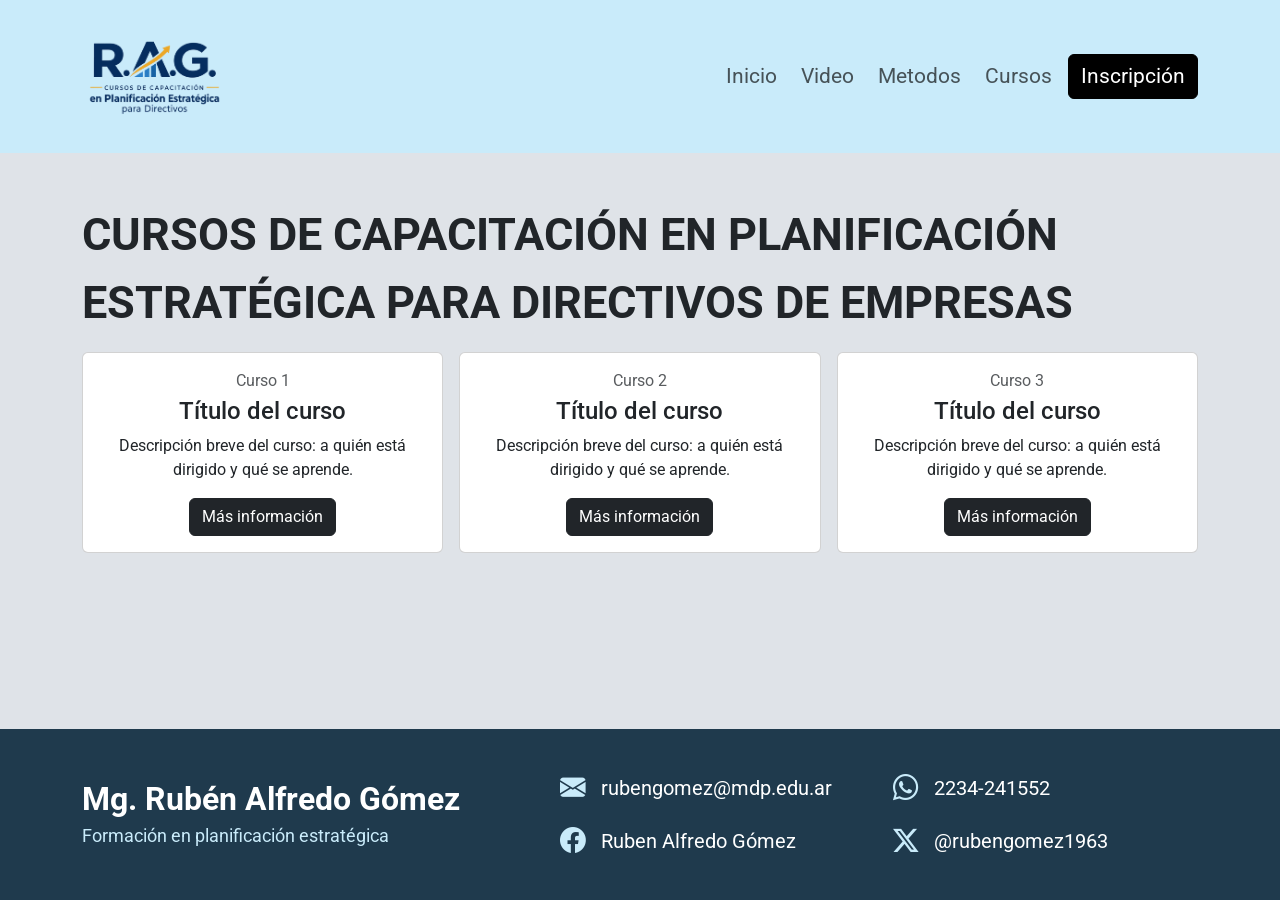
==== pages/cursos.html @ 84784c4e "Este index es de fecha 05/10/2026" ====
<!DOCTYPE html>
<html lang="es">
<head>
    <meta charset="UTF-8">
    <meta name="viewport" content="width=device-width, initial-scale=1.0">
    <title>Cursos</title>
    <link href="https://cdn.jsdelivr.net/npm/bootstrap@5.3.3/dist/css/bootstrap.min.css" rel="stylesheet">
    <link rel="stylesheet" href="/css/styles.css">
    <link href="https://cdn.jsdelivr.net/npm/bootstrap-icons@1.11.3/font/bootstrap-icons.min.css" rel="stylesheet">
    <style>
        /* Fondo gris claro en toda la página */
        body {
            background-color: #dfe3e8;
        }

        /* Las dos cards quedan separadas por 2px (horizontal y vertical) */
        .cards-2px {
            --bs-gutter-x: 2px;
            --bs-gutter-y: 2px;
        }
    </style>
    <link rel="preconnect" href="https://fonts.googleapis.com">
    <link rel="preconnect" href="https://fonts.gstatic.com" crossorigin>
    <link href="https://fonts.googleapis.com/css2?family=Roboto:wght@400;500;700&display=swap" rel="stylesheet">
</head>
<body>

  <header class="navbar navbar-expand-lg" style="background:#c9ebfa;">
   <div class="container">
    
    <a href="/" class="navbar-brand">
      <img src="/assets/img/RAG2.png" alt="Nombre de la empresa">
    </a>

    <button class="navbar-toggler" type="button" data-bs-toggle="collapse" data-bs-target="#menuPrincipal">
      <span class="navbar-toggler-icon"></span>
    </button>

    <nav class="collapse navbar-collapse" id="menuPrincipal">
      <ul class="navbar-nav ms-auto align-items-lg-center gap-lg-2">
        <li class="nav-item"><a class="nav-link" href="/index.html">Inicio</a></li>
        <li class="nav-item"><a class="nav-link" href="/index.html#servicios">Video</a></li>
        <li class="nav-item"><a class="nav-link" href="/pages/metodos.html">Metodos</a></li>
        <li class="nav-item"><a class="nav-link" href="/pages/cursos.html">Cursos</a></li>
        <li class="nav-item">
          <a href="/#inscripcion.html" class="btn boton-reserva">Inscripción</a>
        </li>
      </ul>
    </nav>
  </div>
 
</header>

  
  <!-- CARDS: 3 en escritorio, 2 en tablet, 1 en celular; siempre centradas -->
  <div class="container py-5">
    <p class="grid600-titulo">CURSOS DE CAPACITACIÓN EN PLANIFICACIÓN ESTRATÉGICA PARA DIRECTIVOS DE EMPRESAS</p>

    <div class="row g-3 justify-content-center">

      <div class="col-12 col-md-6 col-lg-4">
        <div class="card h-100 text-center">
          <div class="card-body d-flex flex-column">
            <p class="text-muted mb-1">Curso 1</p>
            <h3 class="card-title h4">Título del curso</h3>
            <p class="card-text">Descripción breve del curso: a quién está dirigido y qué se aprende.</p>
            <a href="#" class="btn btn-dark mt-auto align-self-center">Más información</a>
          </div>
        </div>
      </div>

      <div class="col-12 col-md-6 col-lg-4">
        <div class="card h-100 text-center">
          <div class="card-body d-flex flex-column">
            <p class="text-muted mb-1">Curso 2</p>
            <h3 class="card-title h4">Título del curso</h3>
            <p class="card-text">Descripción breve del curso: a quién está dirigido y qué se aprende.</p>
            <a href="#" class="btn btn-dark mt-auto align-self-center">Más información</a>
          </div>
        </div>
      </div>

      <div class="col-12 col-md-6 col-lg-4">
        <div class="card h-100 text-center">
          <div class="card-body d-flex flex-column">
            <p class="text-muted mb-1">Curso 3</p>
            <h3 class="card-title h4">Título del curso</h3>
            <p class="card-text">Descripción breve del curso: a quién está dirigido y qué se aprende.</p>
            <a href="#" class="btn btn-dark mt-auto align-self-center">Más información</a>
          </div>
        </div>
      </div>

    </div>
  </div>

  <!-- FOOTER -->
  <footer class="footer">
    <div class="container">
      <div class="row footer-fila">
        <div class="col-12 col-md-5 footer-identidad">
          <h3 class="footer-nombre">Mg. Rubén Alfredo Gómez</h3>
          <p class="footer-detalle">Formación en planificación estratégica</p>
        </div>
        <div class="col-12 col-md-7">
          <ul class="footer-contactos">
            <li><a href="mailto:rubengomez@mdp.edu.ar"><i class="bi bi-envelope-fill"></i><span>rubengomez@mdp.edu.ar</span></a></li>
            <li><a href="https://wa.me/5492234241552" target="_blank" rel="noopener"><i class="bi bi-whatsapp"></i><span>2234-241552</span></a></li>
            <li><a href="https://www.facebook.com/search/top?q=Ruben%20Alfredo%20G%C3%B3mez" target="_blank" rel="noopener"><i class="bi bi-facebook"></i><span>Ruben Alfredo Gómez</span></a></li>
            <li><a href="https://x.com/rubengomez1963" target="_blank" rel="noopener"><i class="bi bi-twitter-x"></i><span>@rubengomez1963</span></a></li>
          </ul>
        </div>
      </div>
    </div>
  </footer>
    <script src="https://cdn.jsdelivr.net/npm/bootstrap@5.3.3/dist/js/bootstrap.bundle.min.js"></script>
</body>
</html>
---- css/styles.css ----
/* Tipografía global: Roboto (html body gana a Bootstrap sin importar el orden de carga) */
:root {
  --bs-body-font-family: "Roboto", sans-serif;
}

html body {
  font-family: "Roboto", sans-serif;
}

/* Footer siempre al final de la página, aunque haya poco contenido */
body {
  min-height: 100vh;
  display: flex;
  flex-direction: column;
}

/* Barra celeste del menú: se achica para ocupar solo la altura del logo */
header.navbar {
  padding-top: 0;
  padding-bottom: 0;
  min-height: 0;
}

header.navbar .navbar-brand {
  margin: 0;
  padding: 0.25rem 0; /* pequeño aire arriba/abajo, ajustable */
  display: flex;
  align-items: center;
}

header.navbar .navbar-brand img {
  display: block;
  height: 145.4px;   /* alto real del logo dentro de la barra: cambiá este valor a gusto */
  width: auto;    /* mantiene la proporción, ignora el width="180" del HTML */
}

/* Efecto hover en las primeras 5 opciones del menú (de izquierda a derecha),
   sin afectar el botón "Reservar cupo" */
header.navbar .navbar-nav .nav-link {
  font-size: 1.3rem; /* 30% más grande que el 1rem por defecto de Bootstrap */
}

/* Efecto hover en las primeras 5 opciones del menú (de izquierda a derecha),
   sin afectar el botón "Reservar cupo" */
header.navbar .navbar-nav .nav-item:nth-child(-n+5) .nav-link {
  transition: color 0.4s ease;
}

header.navbar .navbar-nav .nav-item:nth-child(-n+5) .nav-link:hover {
  color: #1f7a99; /* cambiá este color a gusto */
}

header.navbar .boton-reserva {
  font-size: 1.3rem; /* mismo +30% que el resto del menú */
}

header.navbar .boton-reserva {
  font-size: 1.3rem; /* mismo +30% que el resto del menú */
  background-color: #000000;
  color: #ffffff;
  border-color: #000000;
}
 
header.navbar .boton-reserva:hover {
  background-color: #1f7a99;
  color: #ffffff;
  border-color: #1f7a99;
}

/* Fondo gris claro que encierra la grid 1 y la grid 2 */
.fondo-gris {
  background-color: #dfe3e8;
  padding-bottom: 0; /* el gris termina justo donde termina el texto de grid600-texto */
}

/* Grid de 1 fila x 2 columnas, separadas por 5px */
.grid-5px {
  --bs-gutter-x: 5px;
}

.col1-texto {
  font-family: "Roboto", sans-serif;
  font-size: 50px;
  font-weight: bold;
  text-align: left;
  display: flex;
  flex-direction: column;
  justify-content: center;
  min-height: 100%;
}

.col1-subtexto {
  font-family: "Roboto", sans-serif;
  font-size: 30px;
  font-weight: normal;
  text-align: left;
}

/* Espacio entre el menú y la imagen de la columna 2 */
.col2-imagen {
  margin-top: 4px;
}

/* Grid de 1 fila x 1 columna, alto según el contenido */
.grid-600 {
  height: auto;
  padding: 0; /* la imagen ocupa toda la grid */
  margin-top: 2rem;
  background-color: #f3f4f6; /* gris suave plano */
  border: 1px solid #e5e7eb;
  display: flex;
  flex-direction: column;
}

/* Imagen al máximo tamaño posible: todo el ancho de la grid */
.img-momentos {
  margin: 0;
  align-self: stretch;
  width: 100%;
  max-width: 100%;
  height: auto;
}

/* Título dentro de la grid de 600px */
.grid600-titulo {
  font-family: "Roboto", sans-serif;
  font-size: 45px;
  font-weight: bold;
  text-align: left;
}

/* Texto debajo del título de la grid de 600px */
.grid600-texto {
  font-family: "Roboto", sans-serif;
  font-size: 30px;
  font-weight: normal;
  margin-bottom: 0;
  text-align: left;
}

/* Grid anidada de 1 fila x 2 columnas: columnas blancas con el contenido centrado verticalmente */
.anidada-col {
  min-height: 200px;
  background-color: #ffffff;
  padding: 1.5rem;
  display: flex;
  flex-direction: column;
  justify-content: center; /* centrado vertical */
}

/* Texto de la primera columna (28px + 10%) */
.anidada-texto {
  font-family: "Roboto", sans-serif;
  font-size: 30.8px;
  font-weight: normal;
  text-align: left;
  margin-bottom: 0;
}

/* Encabezado y lista de la segunda columna (20px y 18px + 10%) */
.lista-encabezado {
  font-family: "Roboto", sans-serif;
  font-size: 30px;
  font-weight: bold;
  text-align: left;
}

.lista-operaciones {
  font-family: "Roboto", sans-serif;
  font-size: 26px;
  text-align: left;
  padding-left: 1.25rem;
  margin-bottom: 0;
}

.lista-operaciones li {
  margin-bottom: 0.6rem;
}

.lista-operaciones li:last-child {
  margin-bottom: 0;
}

/* FOOTER */
.footer {
  margin-top: auto; /* empuja el footer al borde inferior */
  padding: 2.5rem 0;
  background-color: #1f3a4d;
  color: #ffffff;
  font-family: "Roboto", sans-serif;
  text-align: left;
}

.footer-fila {
  align-items: center;
  row-gap: 1.5rem;
}

.footer-nombre {
  font-size: 32px;
  font-weight: bold;
  margin-bottom: 0.25rem;
}

.footer-detalle {
  font-size: 18px;
  margin-bottom: 0;
  color: #c9ebfa;
}

.footer-contactos {
  list-style: none;
  margin: 0;
  padding: 0;
  display: grid;
  grid-template-columns: repeat(auto-fit, minmax(240px, 1fr));
  gap: 0.9rem 1.5rem;
}

.footer-contactos a {
  display: flex;
  align-items: center;
  gap: 0.75rem;
  color: #ffffff;
  font-size: 20px;
  text-decoration: none;
  transition: color 0.3s ease;
}

.footer-contactos i {
  font-size: 1.6rem;
  width: 2rem;
  text-align: center;
  color: #c9ebfa;
  transition: color 0.3s ease;
}

.footer-contactos a:hover,
.footer-contactos a:hover i {
  color: #7fd0ee;
}

/* Fondo gris claro en toda la página */
body {
  background-color: #dfe3e8;
}

/* Las dos cards quedan separadas por 2px (horizontal y vertical) */
.cards-2px {
  --bs-gutter-x: 2px;
  --bs-gutter-y: 2px;
}

/* Botón de inscripción igual al del menú (aplica también fuera del header) */
.boton-reserva {
  font-size: 1.3rem;
  background-color: #000000;
  color: #ffffff;
  border: 1px solid #000000;
}

.boton-reserva:hover,
.boton-reserva:focus {
  background-color: #1f7a99;
  color: #ffffff;
  border-color: #1f7a99;
}
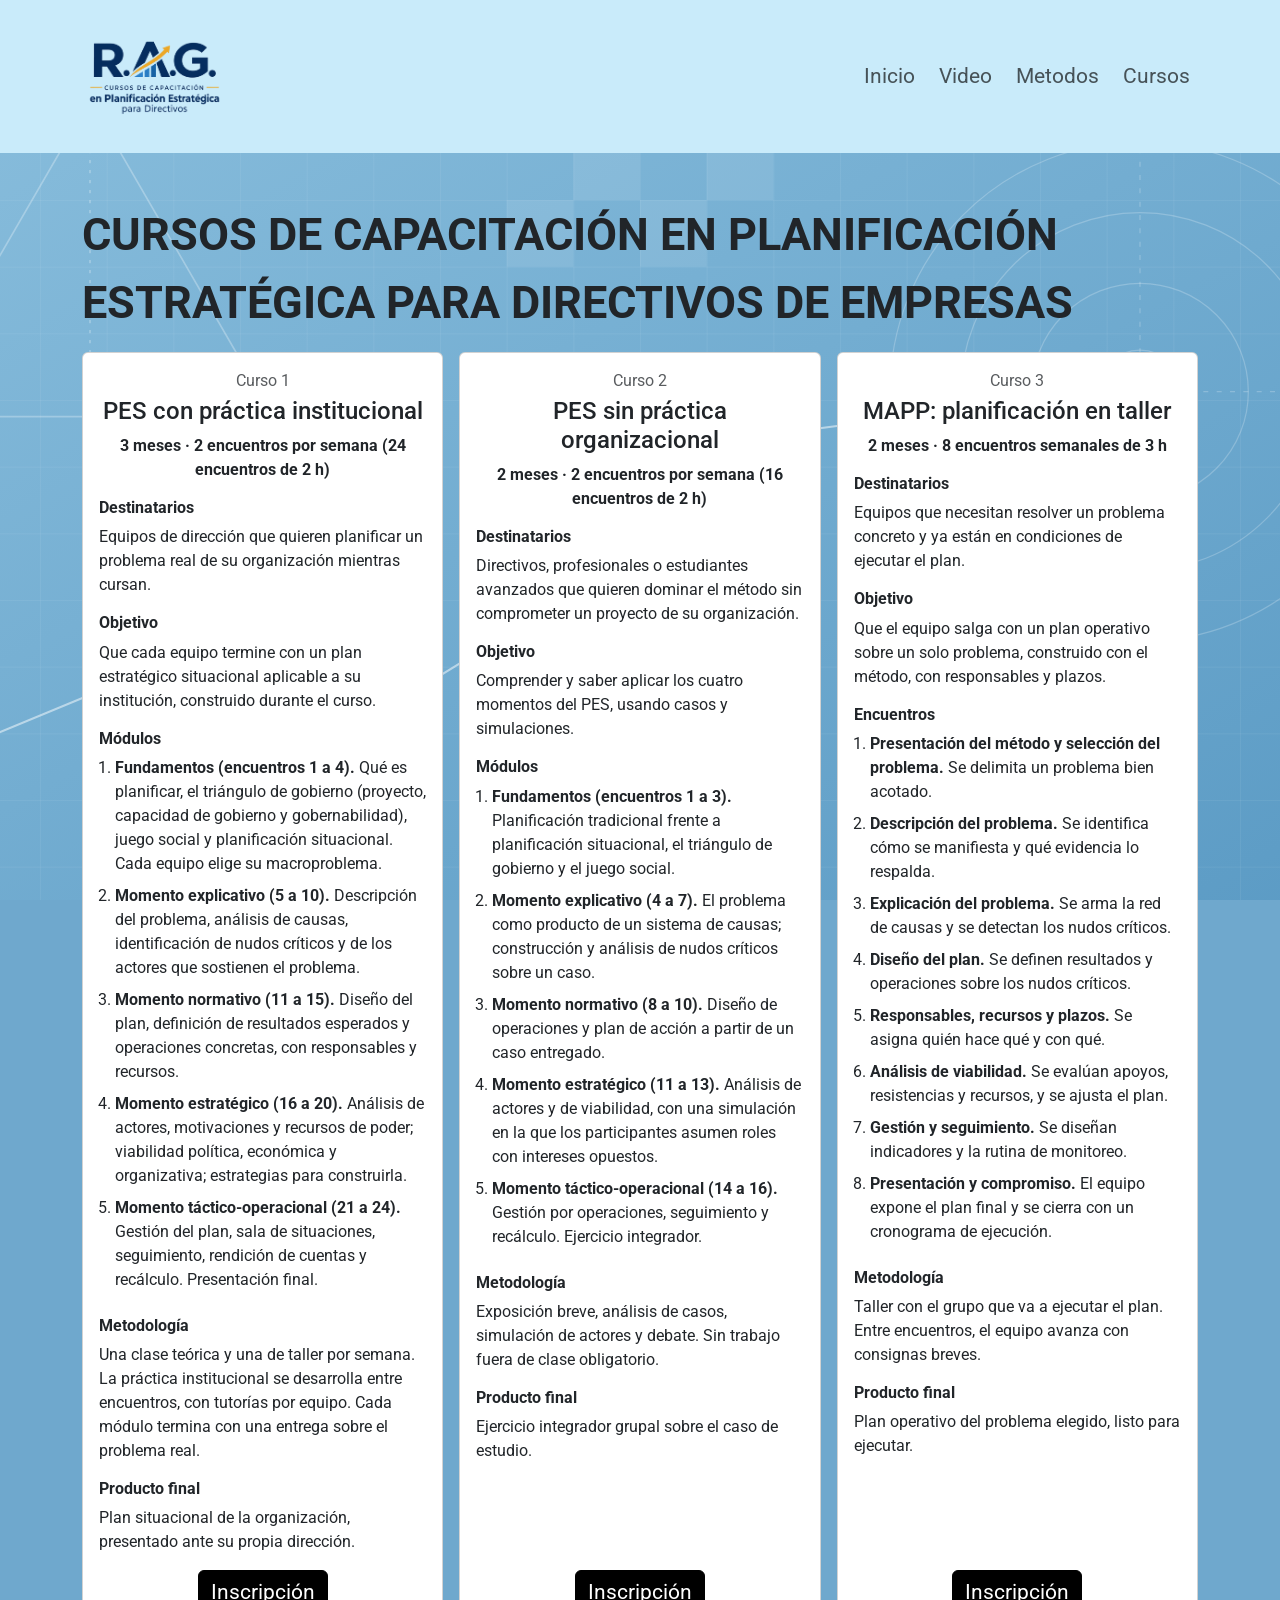
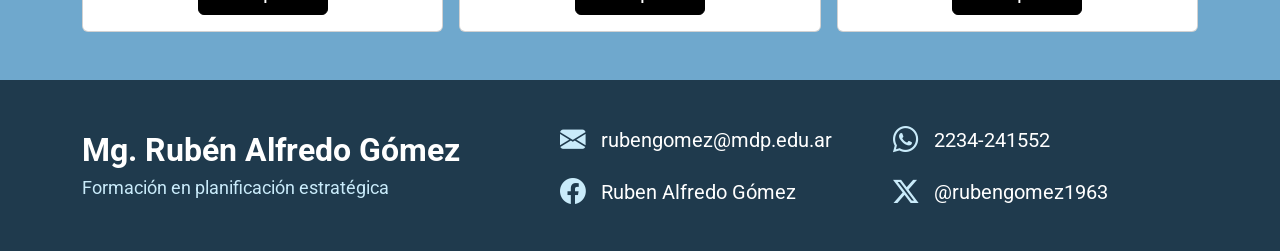
==== commit 4f5898e6: "Generar un solo boton inscripción con la selección al curso" ====
--- a/pages/cursos.html
+++ b/pages/cursos.html
@@ -8,11 +8,6 @@
     <link rel="stylesheet" href="/css/styles.css">
     <link href="https://cdn.jsdelivr.net/npm/bootstrap-icons@1.11.3/font/bootstrap-icons.min.css" rel="stylesheet">
     <style>
-        /* Fondo gris claro en toda la página */
-        body {
-            background-color: #dfe3e8;
-        }
-
         /* Las dos cards quedan separadas por 2px (horizontal y vertical) */
         .cards-2px {
             --bs-gutter-x: 2px;
@@ -42,9 +37,6 @@
         <li class="nav-item"><a class="nav-link" href="/index.html#servicios">Video</a></li>
         <li class="nav-item"><a class="nav-link" href="/pages/metodos.html">Metodos</a></li>
         <li class="nav-item"><a class="nav-link" href="/pages/cursos.html">Cursos</a></li>
-        <li class="nav-item">
-          <a href="/#inscripcion.html" class="btn boton-reserva">Inscripción</a>
-        </li>
       </ul>
     </nav>
   </div>
@@ -59,34 +51,91 @@
     <div class="row g-3 justify-content-center">
 
       <div class="col-12 col-md-6 col-lg-4">
-        <div class="card h-100 text-center">
+        <div class="card h-100">
           <div class="card-body d-flex flex-column">
-            <p class="text-muted mb-1">Curso 1</p>
-            <h3 class="card-title h4">Título del curso</h3>
-            <p class="card-text">Descripción breve del curso: a quién está dirigido y qué se aprende.</p>
-            <a href="#" class="btn btn-dark mt-auto align-self-center">Más información</a>
+            <div class="text-center mb-3">
+              <p class="text-muted mb-1">Curso 1</p>
+              <h3 class="card-title h4">PES con práctica institucional</h3>
+              <p class="fw-bold mb-0">3 meses · 2 encuentros por semana (24 encuentros de 2 h)</p>
+            </div>
+            <h4 class="h6 fw-bold">Destinatarios</h4>
+            <p class="card-text">Equipos de dirección que quieren planificar un problema real de su organización mientras cursan.</p>
+            <h4 class="h6 fw-bold">Objetivo</h4>
+            <p class="card-text">Que cada equipo termine con un plan estratégico situacional aplicable a su institución, construido durante el curso.</p>
+            <h4 class="h6 fw-bold">Módulos</h4>
+            <ol class="card-text ps-3">
+              <li class="mb-2"><strong>Fundamentos (encuentros 1 a 4).</strong> Qué es planificar, el triángulo de gobierno (proyecto, capacidad de gobierno y gobernabilidad), juego social y planificación situacional. Cada equipo elige su macroproblema.</li>
+              <li class="mb-2"><strong>Momento explicativo (5 a 10).</strong> Descripción del problema, análisis de causas, identificación de nudos críticos y de los actores que sostienen el problema.</li>
+              <li class="mb-2"><strong>Momento normativo (11 a 15).</strong> Diseño del plan, definición de resultados esperados y operaciones concretas, con responsables y recursos.</li>
+              <li class="mb-2"><strong>Momento estratégico (16 a 20).</strong> Análisis de actores, motivaciones y recursos de poder; viabilidad política, económica y organizativa; estrategias para construirla.</li>
+              <li class="mb-2"><strong>Momento táctico-operacional (21 a 24).</strong> Gestión del plan, sala de situaciones, seguimiento, rendición de cuentas y recálculo. Presentación final.</li>
+            </ol>
+            <h4 class="h6 fw-bold">Metodología</h4>
+            <p class="card-text">Una clase teórica y una de taller por semana. La práctica institucional se desarrolla entre encuentros, con tutorías por equipo. Cada módulo termina con una entrega sobre el problema real.</p>
+            <h4 class="h6 fw-bold">Producto final</h4>
+            <p class="card-text">Plan situacional de la organización, presentado ante su propia dirección.</p>
+            <a href="/pages/inscripcion.html" class="btn boton-reserva mt-auto align-self-center">Inscripción</a>
           </div>
         </div>
       </div>
 
       <div class="col-12 col-md-6 col-lg-4">
-        <div class="card h-100 text-center">
+        <div class="card h-100">
           <div class="card-body d-flex flex-column">
-            <p class="text-muted mb-1">Curso 2</p>
-            <h3 class="card-title h4">Título del curso</h3>
-            <p class="card-text">Descripción breve del curso: a quién está dirigido y qué se aprende.</p>
-            <a href="#" class="btn btn-dark mt-auto align-self-center">Más información</a>
+            <div class="text-center mb-3">
+              <p class="text-muted mb-1">Curso 2</p>
+              <h3 class="card-title h4">PES sin práctica organizacional</h3>
+              <p class="fw-bold mb-0">2 meses · 2 encuentros por semana (16 encuentros de 2 h)</p>
+            </div>
+            <h4 class="h6 fw-bold">Destinatarios</h4>
+            <p class="card-text">Directivos, profesionales o estudiantes avanzados que quieren dominar el método sin comprometer un proyecto de su organización.</p>
+            <h4 class="h6 fw-bold">Objetivo</h4>
+            <p class="card-text">Comprender y saber aplicar los cuatro momentos del PES, usando casos y simulaciones.</p>
+            <h4 class="h6 fw-bold">Módulos</h4>
+            <ol class="card-text ps-3">
+              <li class="mb-2"><strong>Fundamentos (encuentros 1 a 3).</strong> Planificación tradicional frente a planificación situacional, el triángulo de gobierno y el juego social.</li>
+              <li class="mb-2"><strong>Momento explicativo (4 a 7).</strong> El problema como producto de un sistema de causas; construcción y análisis de nudos críticos sobre un caso.</li>
+              <li class="mb-2"><strong>Momento normativo (8 a 10).</strong> Diseño de operaciones y plan de acción a partir de un caso entregado.</li>
+              <li class="mb-2"><strong>Momento estratégico (11 a 13).</strong> Análisis de actores y de viabilidad, con una simulación en la que los participantes asumen roles con intereses opuestos.</li>
+              <li class="mb-2"><strong>Momento táctico-operacional (14 a 16).</strong> Gestión por operaciones, seguimiento y recálculo. Ejercicio integrador.</li>
+            </ol>
+            <h4 class="h6 fw-bold">Metodología</h4>
+            <p class="card-text">Exposición breve, análisis de casos, simulación de actores y debate. Sin trabajo fuera de clase obligatorio.</p>
+            <h4 class="h6 fw-bold">Producto final</h4>
+            <p class="card-text">Ejercicio integrador grupal sobre el caso de estudio.</p>
+            <a href="/pages/inscripcion.html" class="btn boton-reserva mt-auto align-self-center">Inscripción</a>
           </div>
         </div>
       </div>
 
       <div class="col-12 col-md-6 col-lg-4">
-        <div class="card h-100 text-center">
+        <div class="card h-100">
           <div class="card-body d-flex flex-column">
-            <p class="text-muted mb-1">Curso 3</p>
-            <h3 class="card-title h4">Título del curso</h3>
-            <p class="card-text">Descripción breve del curso: a quién está dirigido y qué se aprende.</p>
-            <a href="#" class="btn btn-dark mt-auto align-self-center">Más información</a>
+            <div class="text-center mb-3">
+              <p class="text-muted mb-1">Curso 3</p>
+              <h3 class="card-title h4">MAPP: planificación en taller</h3>
+              <p class="fw-bold mb-0">2 meses · 8 encuentros semanales de 3 h</p>
+            </div>
+            <h4 class="h6 fw-bold">Destinatarios</h4>
+            <p class="card-text">Equipos que necesitan resolver un problema concreto y ya están en condiciones de ejecutar el plan.</p>
+            <h4 class="h6 fw-bold">Objetivo</h4>
+            <p class="card-text">Que el equipo salga con un plan operativo sobre un solo problema, construido con el método, con responsables y plazos.</p>
+            <h4 class="h6 fw-bold">Encuentros</h4>
+            <ol class="card-text ps-3">
+              <li class="mb-2"><strong>Presentación del método y selección del problema.</strong> Se delimita un problema bien acotado.</li>
+              <li class="mb-2"><strong>Descripción del problema.</strong> Se identifica cómo se manifiesta y qué evidencia lo respalda.</li>
+              <li class="mb-2"><strong>Explicación del problema.</strong> Se arma la red de causas y se detectan los nudos críticos.</li>
+              <li class="mb-2"><strong>Diseño del plan.</strong> Se definen resultados y operaciones sobre los nudos críticos.</li>
+              <li class="mb-2"><strong>Responsables, recursos y plazos.</strong> Se asigna quién hace qué y con qué.</li>
+              <li class="mb-2"><strong>Análisis de viabilidad.</strong> Se evalúan apoyos, resistencias y recursos, y se ajusta el plan.</li>
+              <li class="mb-2"><strong>Gestión y seguimiento.</strong> Se diseñan indicadores y la rutina de monitoreo.</li>
+              <li class="mb-2"><strong>Presentación y compromiso.</strong> El equipo expone el plan final y se cierra con un cronograma de ejecución.</li>
+            </ol>
+            <h4 class="h6 fw-bold">Metodología</h4>
+            <p class="card-text">Taller con el grupo que va a ejecutar el plan. Entre encuentros, el equipo avanza con consignas breves.</p>
+            <h4 class="h6 fw-bold">Producto final</h4>
+            <p class="card-text">Plan operativo del problema elegido, listo para ejecutar.</p>
+            <a href="/pages/inscripcion.html" class="btn boton-reserva mt-auto align-self-center">Inscripción</a>
           </div>
         </div>
       </div>
--- a/css/styles.css
+++ b/css/styles.css
@@ -12,6 +12,13 @@
   min-height: 100vh;
   display: flex;
   flex-direction: column;
+  /* Fondo: imagen de planificación estratégica (azul más oscuro que el menú) */
+  background-color: #6fa8cd; /* respaldo mientras carga la imagen */
+  background-image: url("/assets/img/fondo-planificacion.svg");
+  background-size: cover;
+  background-position: center;
+  background-repeat: no-repeat;
+  background-attachment: fixed;
 }
 
 /* Barra celeste del menú: se achica para ocupar solo la altura del logo */
@@ -87,6 +94,7 @@
   flex-direction: column;
   justify-content: center;
   min-height: 100%;
+  color: #ffffff;
 }
 
 .col1-subtexto {
@@ -94,6 +102,7 @@
   font-size: 30px;
   font-weight: normal;
   text-align: left;
+  color: #ffffff;
 }
 
 /* Espacio entre el menú y la imagen de la columna 2 */
@@ -240,11 +249,6 @@
   color: #7fd0ee;
 }
 
-/* Fondo gris claro en toda la página */
-body {
-  background-color: #dfe3e8;
-}
-
 /* Las dos cards quedan separadas por 2px (horizontal y vertical) */
 .cards-2px {
   --bs-gutter-x: 2px;
